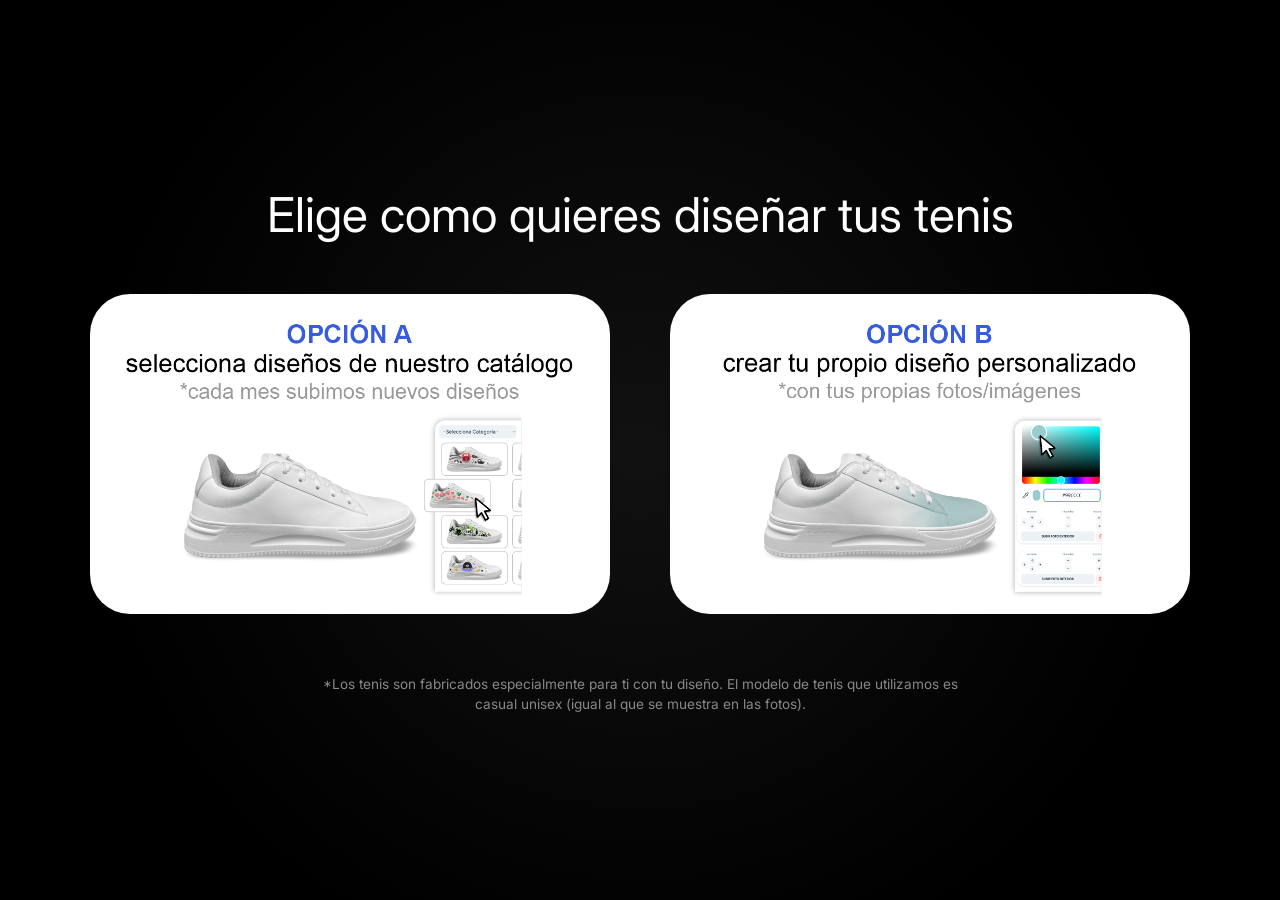
==== public/options.html @ d808b611 "feat: implementar pantalla de seleccion de opciones y disclaimer legal" ====
<!DOCTYPE html>
<html lang="es">

<head>
    <meta charset="UTF-8">
    <meta name="viewport" content="width=device-width, initial-scale=1.0">
    <title>Elige tu Opción - ESNIKIS®</title>
    <link rel="preconnect" href="https://fonts.googleapis.com">
    <link rel="preconnect" href="https://fonts.gstatic.com" crossorigin>
    <link href="https://fonts.googleapis.com/css2?family=Inter:wght@400;700;800&display=swap" rel="stylesheet">
    <link rel="stylesheet" href="options.css">
    <link rel="icon" type="image/x-icon" href="favicon.ico">
</head>

<body>
    <div class="options-container">
        <h1 class="options-title">Elige como quieres diseñar tus tenis</h1>

        <div class="options-grid">
            <a href="https://app.esnikis.com/solo-catalogo" class="option-card">
                <img src="img-opcion-a.png">
            </a>

            <a href="https://app.esnikis.com/solo-custom" class="option-card">
                <img src="img-opcion-b.png">
            </a>
        </div>

        <div class="options-footer">
            <p class="footer-note">*Los tenis son fabricados especialmente para ti con tu diseño. El modelo de tenis que utilizamos es casual unisex (igual al que se muestra en las fotos). </p>
        </div>
    </div>
</body>

</html>
---- public/options.css ----
@import url('https://fonts.googleapis.com/css2?family=Bebas+Neue&family=Inter:wght@400;600;700;800&display=swap');

* {
    margin: 0;
    padding: 0;
    box-sizing: border-box;
}

body {
    background-color: #000;
    background-image: radial-gradient(circle at center, #111 0%, #000 70%);
    color: #fff;
    font-family: 'Inter', sans-serif;
    min-height: 100vh;
    display: flex;
    justify-content: center;
    align-items: center;
    padding: 20px;
    overflow-x: hidden;
}

.options-container {
    width: 100%;
    max-width: 1100px;
    text-align: center;
}

.options-title {
    font-family: 'Inter', sans-serif;
    font-size: 3rem;
    font-weight: 400;
    padding-bottom: 50px;
    animation: fadeInDown 0.8s ease-out;
}

.options-grid {
    display: flex;
    flex-wrap: wrap;
    gap: 60px;
    justify-content: center;
    perspective: 1000px;
}

.option-card {
    background-color: transparent;
    padding: 0;
    text-decoration: none;
    transition: all 0.5s cubic-bezier(0.23, 1, 0.32, 1);
    display: flex;
    flex-direction: column;
    align-items: center;
    flex: 1;
    min-width: 280px;
    max-width: 530px;
    animation: fadeInUp 0.8s ease-out forwards;
    opacity: 0;
    position: relative;
}

.option-card:nth-child(2) {
    animation-delay: 0.15s;
}

.option-card:nth-child(3) {
    animation-delay: 0.3s;
}

.option-card:nth-child(4) {
    animation-delay: 0.45s;
}

.option-card:hover img {
    box-shadow: 0 25px 60px rgba(159, 159, 159, 0.5);
    transform: translateY(-15px) scale(1.02);
}

.option-card img {
    width: 100%;
    height: auto;
    display: block;
    border-radius: 40px;
    transition: all 0.5s cubic-bezier(0.23, 1, 0.32, 1);
}

.options-footer {
    margin-top: 60px;
    opacity: 0;
    animation: fadeInUp 0.8s ease-out 0.4s forwards;
    padding: 0 20px;
}

.footer-note {
    font-size: 0.85rem;
    color: #888;
    max-width: 650px;
    margin: 0 auto;
    line-height: 1.5;
    font-weight: 400;
}

/* Animations */
@keyframes fadeInDown {
    from {
        opacity: 0;
        transform: translateY(-40px);
    }

    to {
        opacity: 1;
        transform: translateY(0);
    }
}

@keyframes fadeInUp {
    from {
        opacity: 0;
        transform: translateY(40px);
    }

    to {
        opacity: 1;
        transform: translateY(0);
    }
}

/* Responsive */
@media (max-width: 768px) {
    .options-title {
        font-size: 2.2rem;
        margin-bottom: 30px;
    }

    .option-card {
        min-width: 280px;
        max-width: 400px;
    }
}
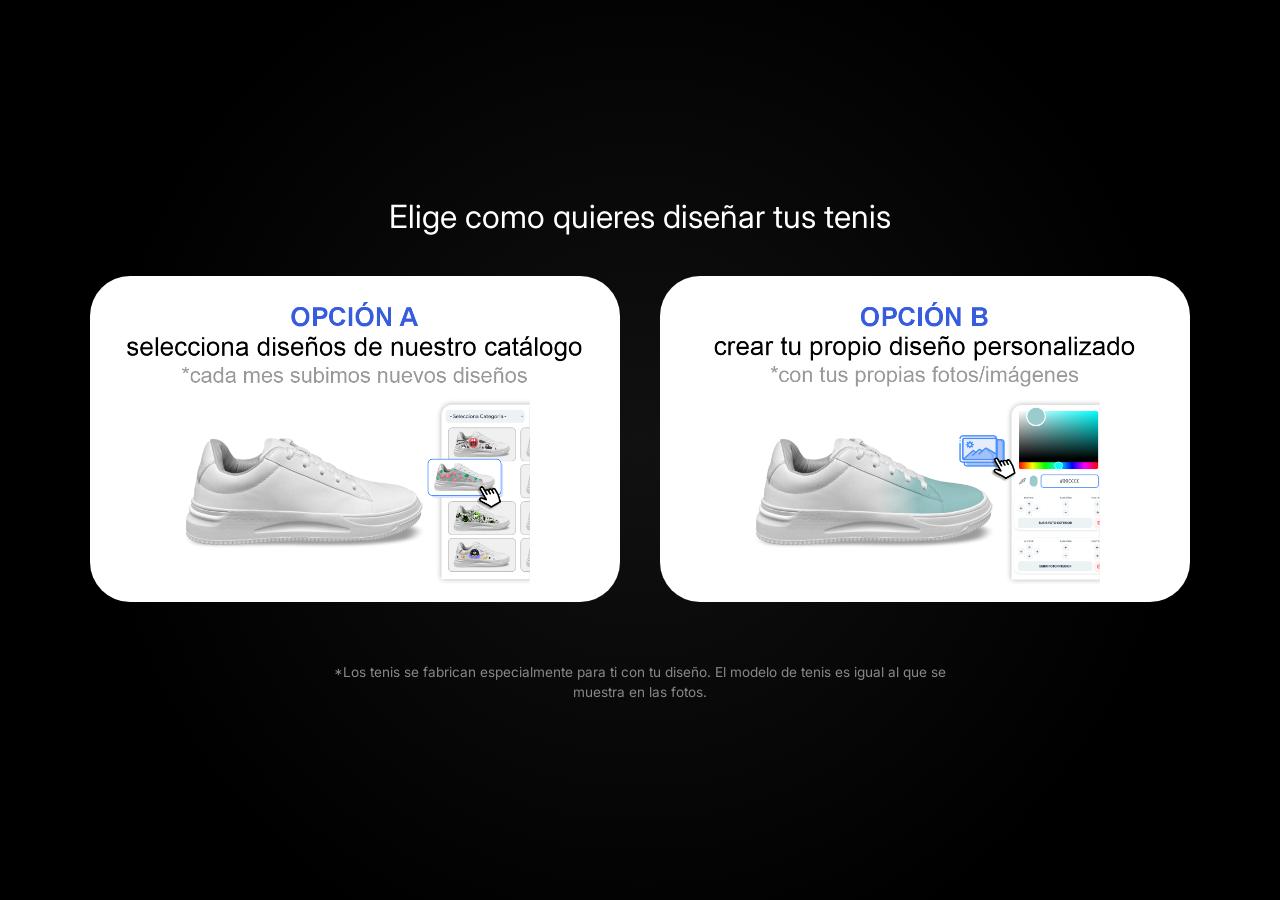
==== commit 8e332a14: "Actualización de archivos HTML, CSS y logos de opciones." ====
--- a/public/options.html
+++ b/public/options.html
@@ -27,7 +27,8 @@
         </div>
 
         <div class="options-footer">
-            <p class="footer-note">*Los tenis son fabricados especialmente para ti con tu diseño. El modelo de tenis que utilizamos es casual unisex (igual al que se muestra en las fotos). </p>
+            <p class="footer-note">*Los tenis se fabrican especialmente para ti con tu diseño. El modelo de tenis es
+                igual al que se muestra en las fotos. </p>
         </div>
     </div>
 </body>
--- a/public/options.css
+++ b/public/options.css
@@ -27,16 +27,16 @@
 
 .options-title {
     font-family: 'Inter', sans-serif;
-    font-size: 3rem;
+    font-size: 2rem;
     font-weight: 400;
-    padding-bottom: 50px;
+    padding-bottom: 40px;
     animation: fadeInDown 0.8s ease-out;
 }
 
 .options-grid {
     display: flex;
     flex-wrap: wrap;
-    gap: 60px;
+    gap: 40px;
     justify-content: center;
     perspective: 1000px;
 }
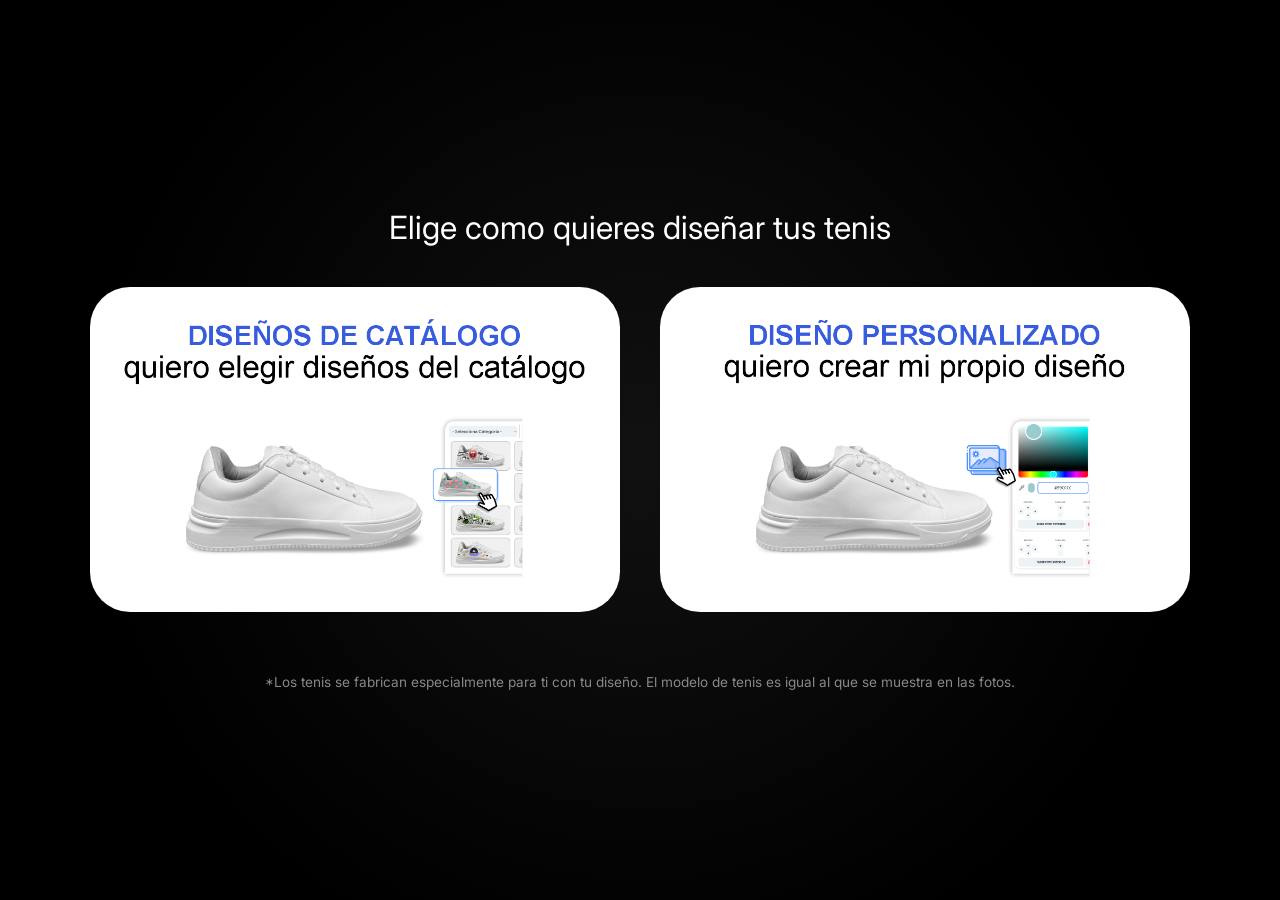
==== commit 094ead51: "Ajustes de responsividad, enlaces externos en opciones y cambio en texto de características." ====
--- a/public/options.html
+++ b/public/options.html
@@ -17,11 +17,11 @@
         <h1 class="options-title">Elige como quieres diseñar tus tenis</h1>
 
         <div class="options-grid">
-            <a href="https://app.esnikis.com/solo-catalogo" class="option-card">
+            <a href="https://app.esnikis.com/solo-catalogo" class="option-card" target="_blank">
                 <img src="img-opcion-a.png">
             </a>
 
-            <a href="https://app.esnikis.com/solo-custom" class="option-card">
+            <a href="https://app.esnikis.com/solo-custom" class="option-card" target="_blank">
                 <img src="img-opcion-b.png">
             </a>
         </div>
--- a/public/options.css
+++ b/public/options.css
@@ -92,7 +92,6 @@
 .footer-note {
     font-size: 0.85rem;
     color: #888;
-    max-width: 650px;
     margin: 0 auto;
     line-height: 1.5;
     font-weight: 400;
@@ -126,8 +125,8 @@
 /* Responsive */
 @media (max-width: 768px) {
     .options-title {
-        font-size: 2.2rem;
-        margin-bottom: 30px;
+        font-size: 1.7rem;
+        margin-bottom: 5px;
     }
 
     .option-card {
